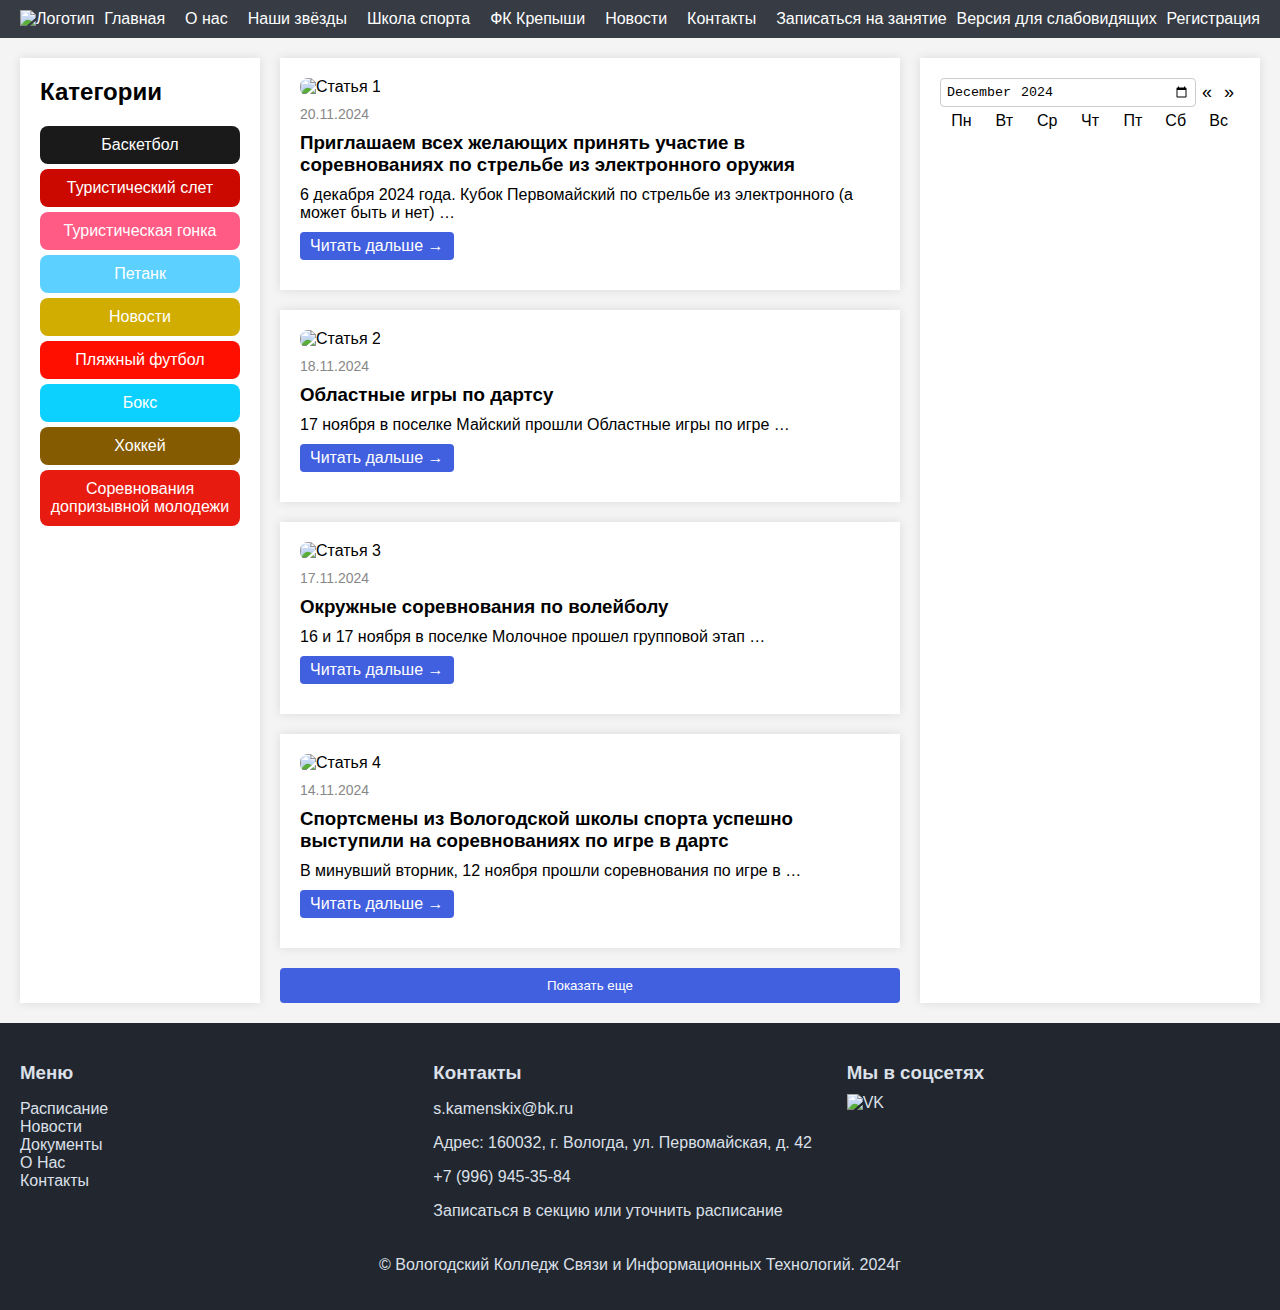
==== index.html @ ce789197 "Add files via upload" ====
<!DOCTYPE html>
<html lang="ru">
<head>
    <meta charset="UTF-8">
    <meta name="viewport" content="width=device-width, initial-scale=1.0">
    <title>Спортивная школа Вологоша</title>
    <link rel="stylesheet" href="styles.css">
</head>
<body>
    <header>
        <div class="header-content">
            <div class="logo">
                <img src="C:\Users\student\Documents\kursach\logo.png" alt="Логотип">
            </div>
            <nav class="main-nav">
                <ul>
                    <li><a href="#">Главная</a></li>
                    <li><a href="#">О нас</a></li>
                    <li><a href="#">Наши звёзды</a></li>
                    <li><a href="#">Школа спорта</a></li>
                    <li><a href="#">ФК Крепыши</a></li>
                    <li><a href="#">Новости</a></li>
                    <li><a href="#">Контакты</a></li>
                    <li><a href="C:\Users\student\Documents\kursach\zapis.html">Записаться на занятие</a></li>
                </ul>
            </nav>
            <div class="accessibility">
                <a href="#">Версия для слабовидящих</a>
            </div>
            <div class="registration">
                <a href="C:\Users\student\Documents\kursach\reg.html">Регистрация</a>
            </div>
        </div>
    </header>

    <main>
        <div class="main-content">
            <aside class="categories">
                <h2>Категории</h2>
                <ul>
                    <li><a href="#" class="category-item" style="background-color: #1A1A1A;">Баскетбол</a></li>
                    <li><a href="#" class="category-item" style="background-color: #CB0900;">Туристический слет</a></li>
                    <li><a href="#" class="category-item" style="background-color: #FF5B84;">Туристическая гонка</a></li>
                    <li><a href="#" class="category-item" style="background-color: #5CD1FF;">Петанк</a></li>
                    <li><a href="#" class="category-item" style="background-color: #D1AD02;">Новости</a></li>
                    <li><a href="#" class="category-item" style="background-color: #FF0F00;">Пляжный футбол</a></li>
                    <li><a href="#" class="category-item" style="background-color: #0CD1FF;">Бокс</a></li>
                    <li><a href="#" class="category-item" style="background-color: #845B00;">Хоккей</a></li>
                    <li><a href="#" class="category-item" style="background-color: #E81B10;">Соревнования допризывной молодежи</a></li>
                </ul>
            </aside>
            <section class="articles">
                <article class="article">
                    <img src="C:\Users\student\Documents\kursach\paintball.jpg" alt="Статья 1">
                    <div class="article-content">
                        <div class="article-date">20.11.2024</div>
                        <h3>Приглашаем всех желающих принять участие в соревнованиях по стрельбе из электронного оружия</h3>
                        <p>6 декабря 2024 года. Кубок Первомайский по стрельбе из электронного (а может быть и нет) …</p>
                        <a href="#" class="read-more">Читать дальше →</a>
                    </div>
                </article>
                <article class="article">
                    <img src="C:\Users\student\Documents\kursach\darts.jpg" alt="Статья 2">
                    <div class="article-content">
                        <div class="article-date">18.11.2024</div>
                        <h3>Областные игры по дартсу</h3>
                        <p>17 ноября в поселке Майский прошли Областные игры по игре …</p>
                        <a href="#" class="read-more">Читать дальше →</a>
                    </div>
                </article>
                <article class="article">
                    <img src="C:\Users\student\Documents\kursach\valli.jpg" alt="Статья 3">
                    <div class="article-content">
                        <div class="article-date">17.11.2024</div>
                        <h3>Окружные соревнования по волейболу</h3>
                        <p>16 и 17 ноября в поселке Молочное прошел групповой этап …</p>
                        <a href="#" class="read-more">Читать дальше →</a>
                    </div>
                </article>
                <article class="article">
                    <img src="C:\Users\student\Documents\kursach\darts.jpg" alt="Статья 4">
                    <div class="article-content">
                        <div class="article-date">14.11.2024</div>
                        <h3>Спортсмены из Вологодской школы спорта успешно выступили на соревнованиях по игре в дартс</h3>
                        <p>В минувший вторник, 12 ноября прошли соревнования по игре в …</p>
                        <a href="#" class="read-more">Читать дальше →</a>
                    </div>
                </article>
                <button class="load-more">Показать еще</button>
            </section>
            <aside class="calendar">
                <div class="calendar-header">
                    <input type="month" value="2024-12">
                    <button class="prev-month">«</button>
                    <button class="next-month">»</button>
                </div>
                <div class="calendar-body">
                    <div class="calendar-weekdays">
                        <div>Пн</div>
                        <div>Вт</div>
                        <div>Ср</div>
                        <div>Чт</div>
                        <div>Пт</div>
                        <div>Сб</div>
                        <div>Вс</div>
                    </div>
                    <div class="calendar-days">
                        <!-- Здесь будут дни календаря -->
                    </div>
                </div>
            </aside>
        </div>
    </main>

    <footer>
        <div class="footer-content">
            <div class="footer-section">
                <h3>Меню</h3>
                <ul>
                    <li><a href="#">Расписание</a></li>
                    <li><a href="#">Новости</a></li>
                    <li><a href="#">Документы</a></li>
                    <li><a href="#">О Нас</a></li>
                    <li><a href="#">Контакты</a></li>
                </ul>
            </div>
            <div class="footer-section">
                <h3>Контакты</h3>
                <p>s.kamenskix@bk.ru</p>
                <p>Адрес: 160032, г. Вологда, ул. Первомайская, д. 42</p>
                <p>+7 (996) 945-35-84</p>
                <p>Записаться в секцию или уточнить расписание</p>
            </div>
            <div class="footer-section">
                <h3>Мы в соцсетях</h3>
                <div class="social-icons">
                    <a href="#"><img src="C:\Users\student\Documents\kursach\vk.png" alt="VK"></a>
                    <!-- Добавьте другие иконки соцсетей здесь -->
                </div>
            </div>
        </div>
        <div class="footer-bottom">
            <p>© Вологодский Колледж Связи и Информационных Технологий. 2024г</p>
        </div>
    </footer>
</body>
</html>
---- styles.css ----
body {
  margin: 0;
  font-family: 'Roboto', sans-serif;
  background-color: #f4f4f4;
}

header {
  background-color: #363B44;
  color: white;
  padding: 10px 20px;
}

.header-content {
  display: flex;
  justify-content: space-between;
  align-items: center;
}

.logo img {
  height: 40px;
}

.main-nav ul {
  list-style: none;
  display: flex;
  gap: 20px;
  margin: 0;
  padding: 0;
}

.main-nav a {
  color: white;
  text-decoration: none;
}

.accessibility a, .registration a {
  color: white;
  text-decoration: none;
}

.main-content {
  display: flex;
  padding: 20px;
}

.categories {
  width: 200px;
  background-color: #fff;
  padding: 20px;
  box-shadow: 0 0 10px rgba(0, 0, 0, 0.1);
  margin-right: 20px;
}

.categories h2 {
  margin-top: 0;
}

.categories ul {
  list-style: none;
  padding: 0;
}

.category-item {
  display: block;
  padding: 10px;
  margin: 5px 0;
  border-radius: 8px;
  color: white;
  text-decoration: none;
  text-align: center;
}

.articles {
  flex: 1;
}

.article {
  background-color: #fff;
  margin-bottom: 20px;
  padding: 20px;
  box-shadow: 0 0 10px rgba(0, 0, 0, 0.1);
}

.article img {
  width: 100%;
  height: auto;
  border-radius: 8px;
}

.article-content {
  padding: 10px 0;
}

.article-date {
  color: #888;
  font-size: 14px;
}

.article h3 {
  margin: 10px 0;
}

.article p {
  margin: 10px 0;
}

.read-more {
  display: inline-block;
  padding: 5px 10px;
  background-color: #4160DF;
  color: white;
  text-decoration: none;
  border-radius: 4px;
}

.load-more {
  display: block;
  width: 100%;
  padding: 10px;
  background-color: #4160DF;
  color: white;
  text-decoration: none;
  text-align: center;
  border: none;
  border-radius: 4px;
  cursor: pointer;
}

.calendar {
  width: 300px;
  background-color: #fff;
  padding: 20px;
  box-shadow: 0 0 10px rgba(0, 0, 0, 0.1);
  margin-left: 20px;
}

.calendar-header {
  display: flex;
  justify-content: space-between;
  align-items: center;
}

.calendar-header input {
  flex: 1;
  padding: 5px;
  border: 1px solid #ccc;
  border-radius: 4px;
}

.calendar-header button {
  background: none;
  border: none;
  cursor: pointer;
  font-size: 18px;
}

.calendar-weekdays, .calendar-days {
  display: flex;
  justify-content: space-between;
}

.calendar-weekdays div, .calendar-days div {
  flex: 1;
  text-align: center;
  padding: 5px;
}

footer {
  background-color: #22262F;
  color: #DBE0E9;
  padding: 20px;
}

.footer-content {
  display: flex;
  justify-content: space-between;
}

.footer-section {
  flex: 1;
}

.footer-section h3 {
  margin-bottom: 10px;
}

.footer-section ul {
  list-style: none;
  padding: 0;
}

.footer-section a {
  color: #DBE0E9;
  text-decoration: none;
}

.social-icons a {
  display: inline-block;
  margin-right: 10px;
}

.footer-bottom {
  text-align: center;
  margin-top: 20px;
}
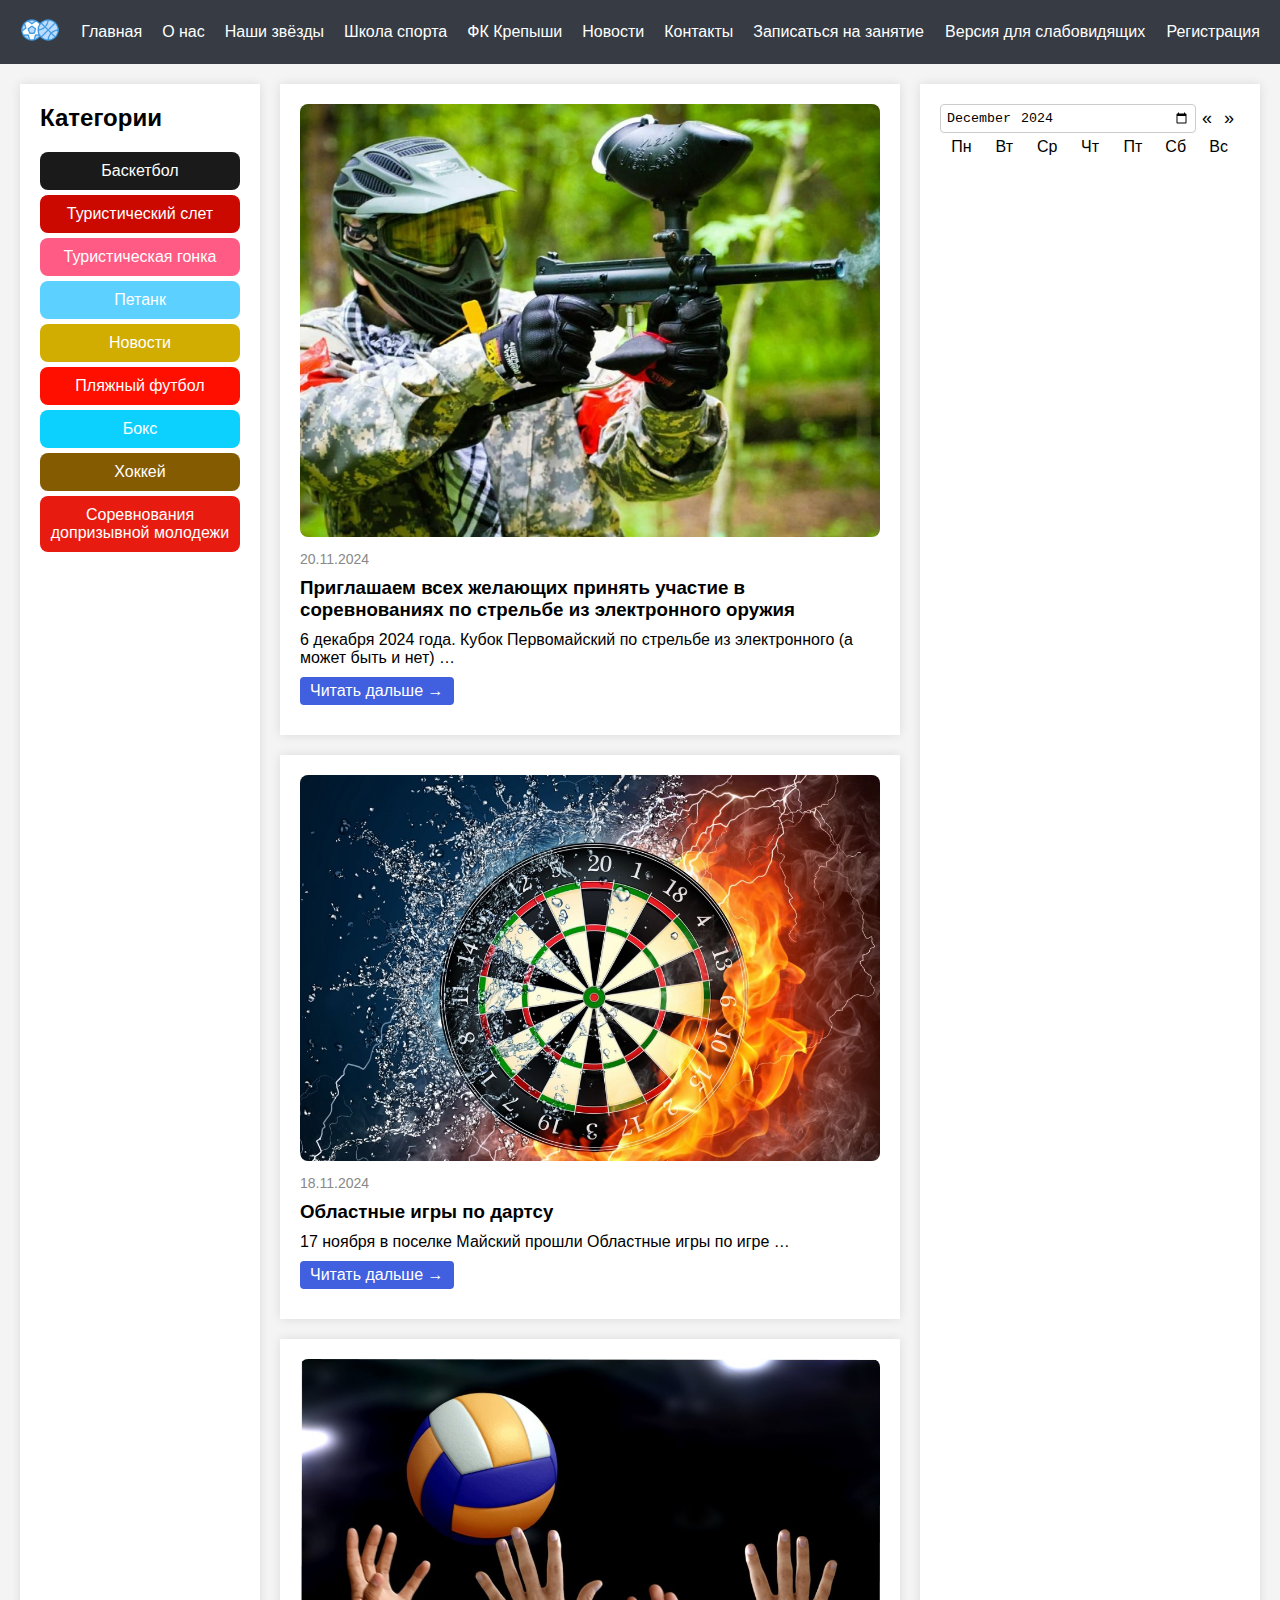
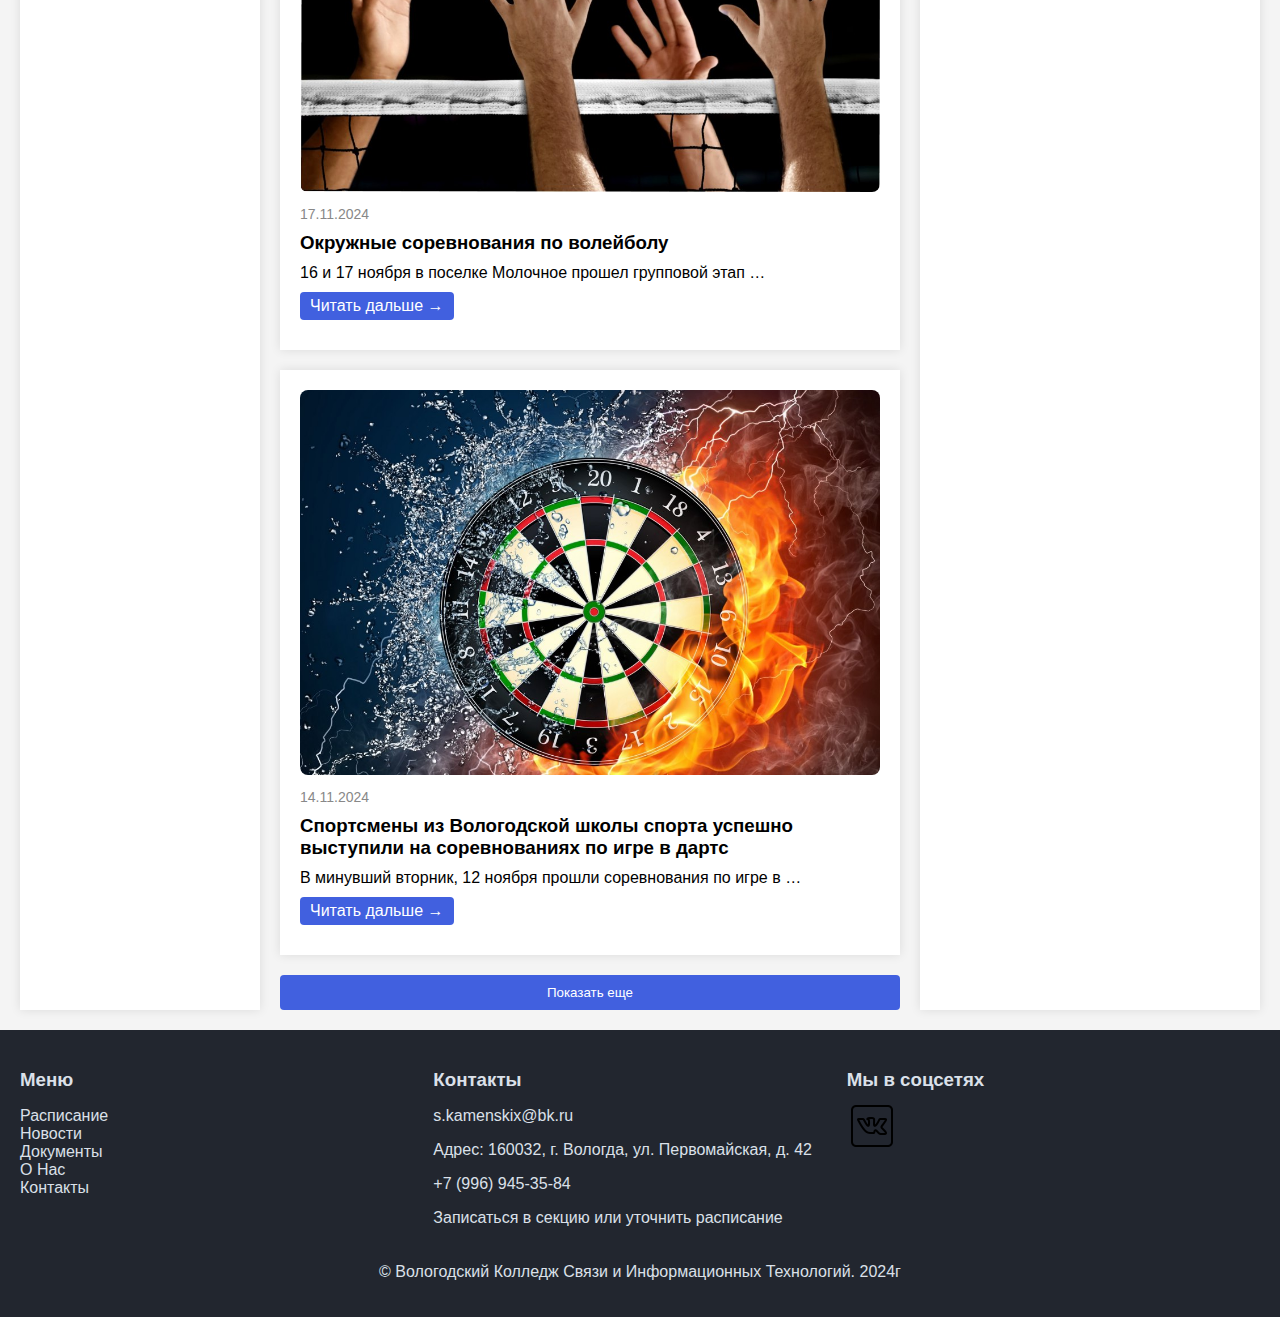
==== commit cafe611d: "Update index.html" ====
--- a/index.html
+++ b/index.html
@@ -10,7 +10,7 @@
     <header>
         <div class="header-content">
             <div class="logo">
-                <img src="C:\Users\student\Documents\kursach\logo.png" alt="Логотип">
+                <img src="logo.png" alt="Логотип">
             </div>
             <nav class="main-nav">
                 <ul>
@@ -21,14 +21,14 @@
                     <li><a href="#">ФК Крепыши</a></li>
                     <li><a href="#">Новости</a></li>
                     <li><a href="#">Контакты</a></li>
-                    <li><a href="C:\Users\student\Documents\kursach\zapis.html">Записаться на занятие</a></li>
+                    <li><a href="zapis.html">Записаться на занятие</a></li>
                 </ul>
             </nav>
             <div class="accessibility">
                 <a href="#">Версия для слабовидящих</a>
             </div>
             <div class="registration">
-                <a href="C:\Users\student\Documents\kursach\reg.html">Регистрация</a>
+                <a href="reg.html">Регистрация</a>
             </div>
         </div>
     </header>
@@ -51,7 +51,7 @@
             </aside>
             <section class="articles">
                 <article class="article">
-                    <img src="C:\Users\student\Documents\kursach\paintball.jpg" alt="Статья 1">
+                    <img src="paintball.jpg" alt="Статья 1">
                     <div class="article-content">
                         <div class="article-date">20.11.2024</div>
                         <h3>Приглашаем всех желающих принять участие в соревнованиях по стрельбе из электронного оружия</h3>
@@ -60,7 +60,7 @@
                     </div>
                 </article>
                 <article class="article">
-                    <img src="C:\Users\student\Documents\kursach\darts.jpg" alt="Статья 2">
+                    <img src="darts.jpg" alt="Статья 2">
                     <div class="article-content">
                         <div class="article-date">18.11.2024</div>
                         <h3>Областные игры по дартсу</h3>
@@ -69,7 +69,7 @@
                     </div>
                 </article>
                 <article class="article">
-                    <img src="C:\Users\student\Documents\kursach\valli.jpg" alt="Статья 3">
+                    <img src="valli.jpg" alt="Статья 3">
                     <div class="article-content">
                         <div class="article-date">17.11.2024</div>
                         <h3>Окружные соревнования по волейболу</h3>
@@ -78,7 +78,7 @@
                     </div>
                 </article>
                 <article class="article">
-                    <img src="C:\Users\student\Documents\kursach\darts.jpg" alt="Статья 4">
+                    <img src="darts.jpg" alt="Статья 4">
                     <div class="article-content">
                         <div class="article-date">14.11.2024</div>
                         <h3>Спортсмены из Вологодской школы спорта успешно выступили на соревнованиях по игре в дартс</h3>
@@ -134,7 +134,7 @@
             <div class="footer-section">
                 <h3>Мы в соцсетях</h3>
                 <div class="social-icons">
-                    <a href="#"><img src="C:\Users\student\Documents\kursach\vk.png" alt="VK"></a>
+                    <a href="#"><img src="vk.png" alt="VK"></a>
                     <!-- Добавьте другие иконки соцсетей здесь -->
                 </div>
             </div>
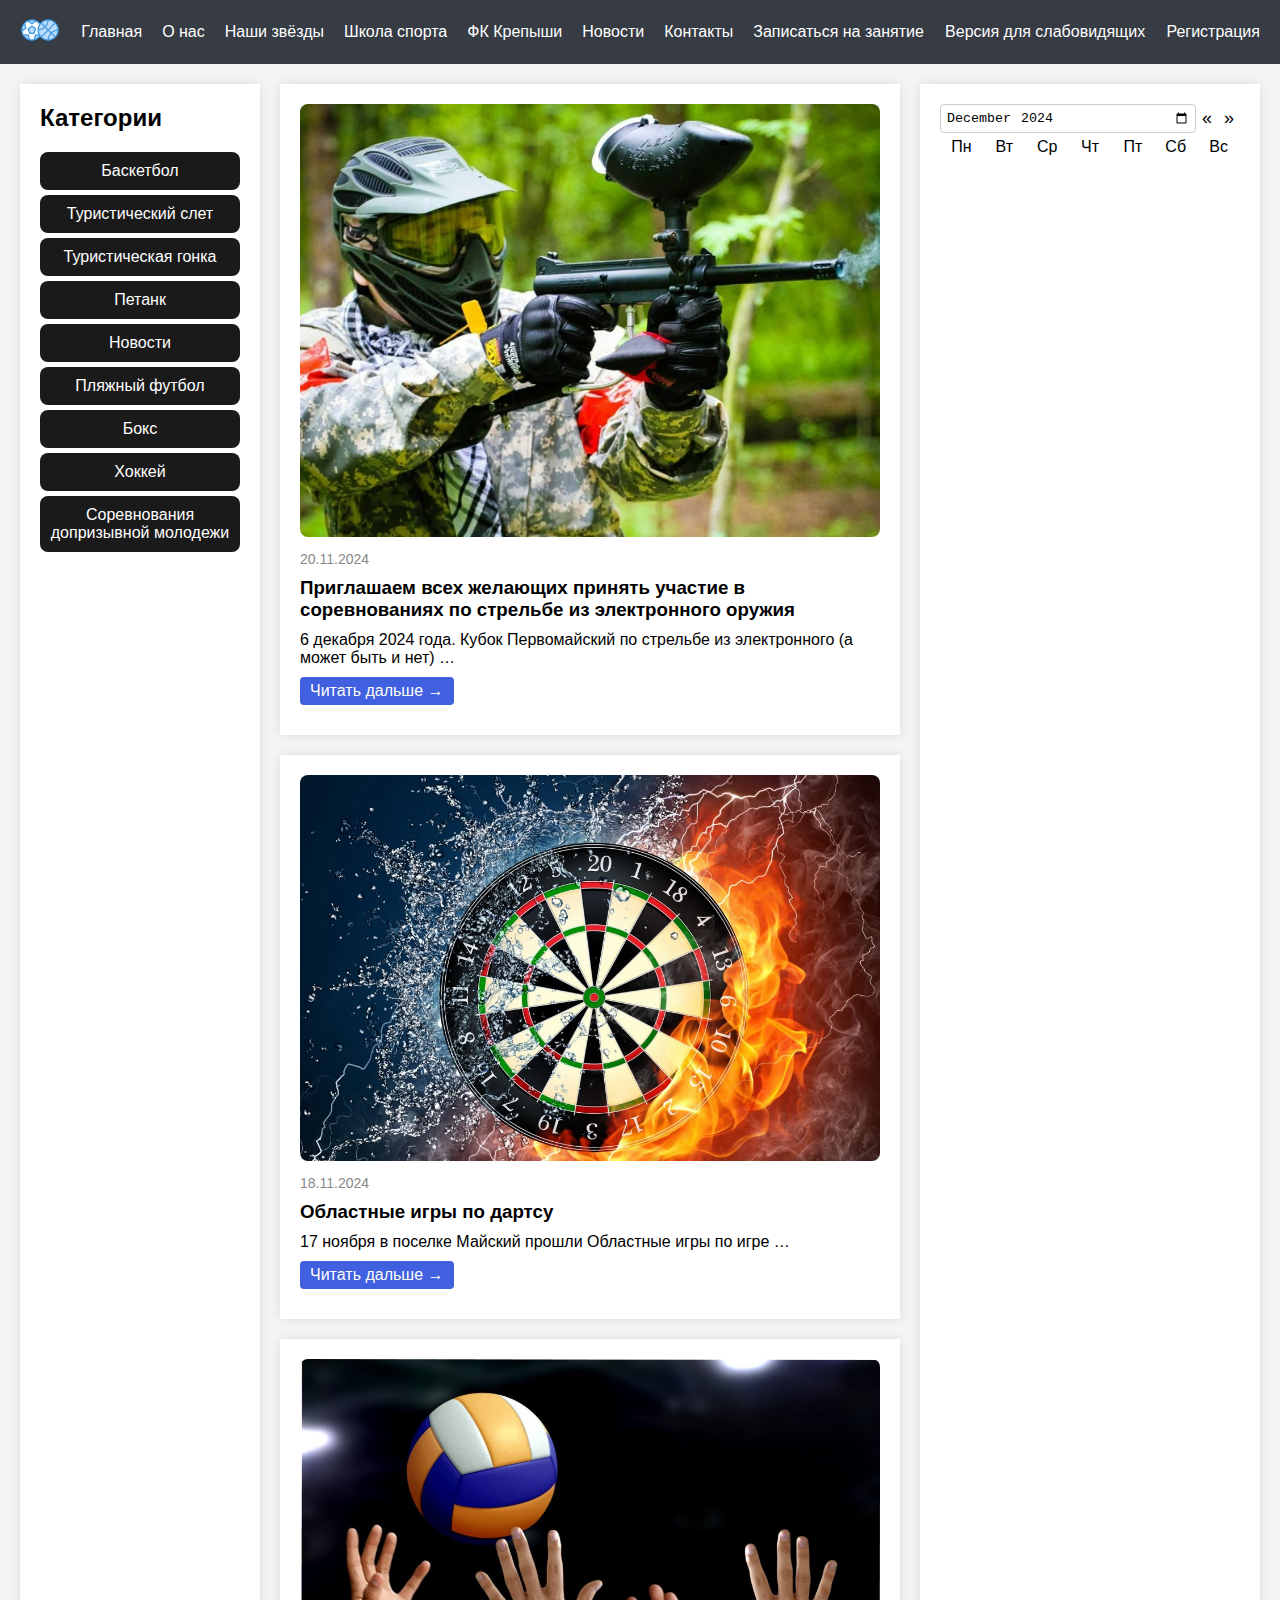
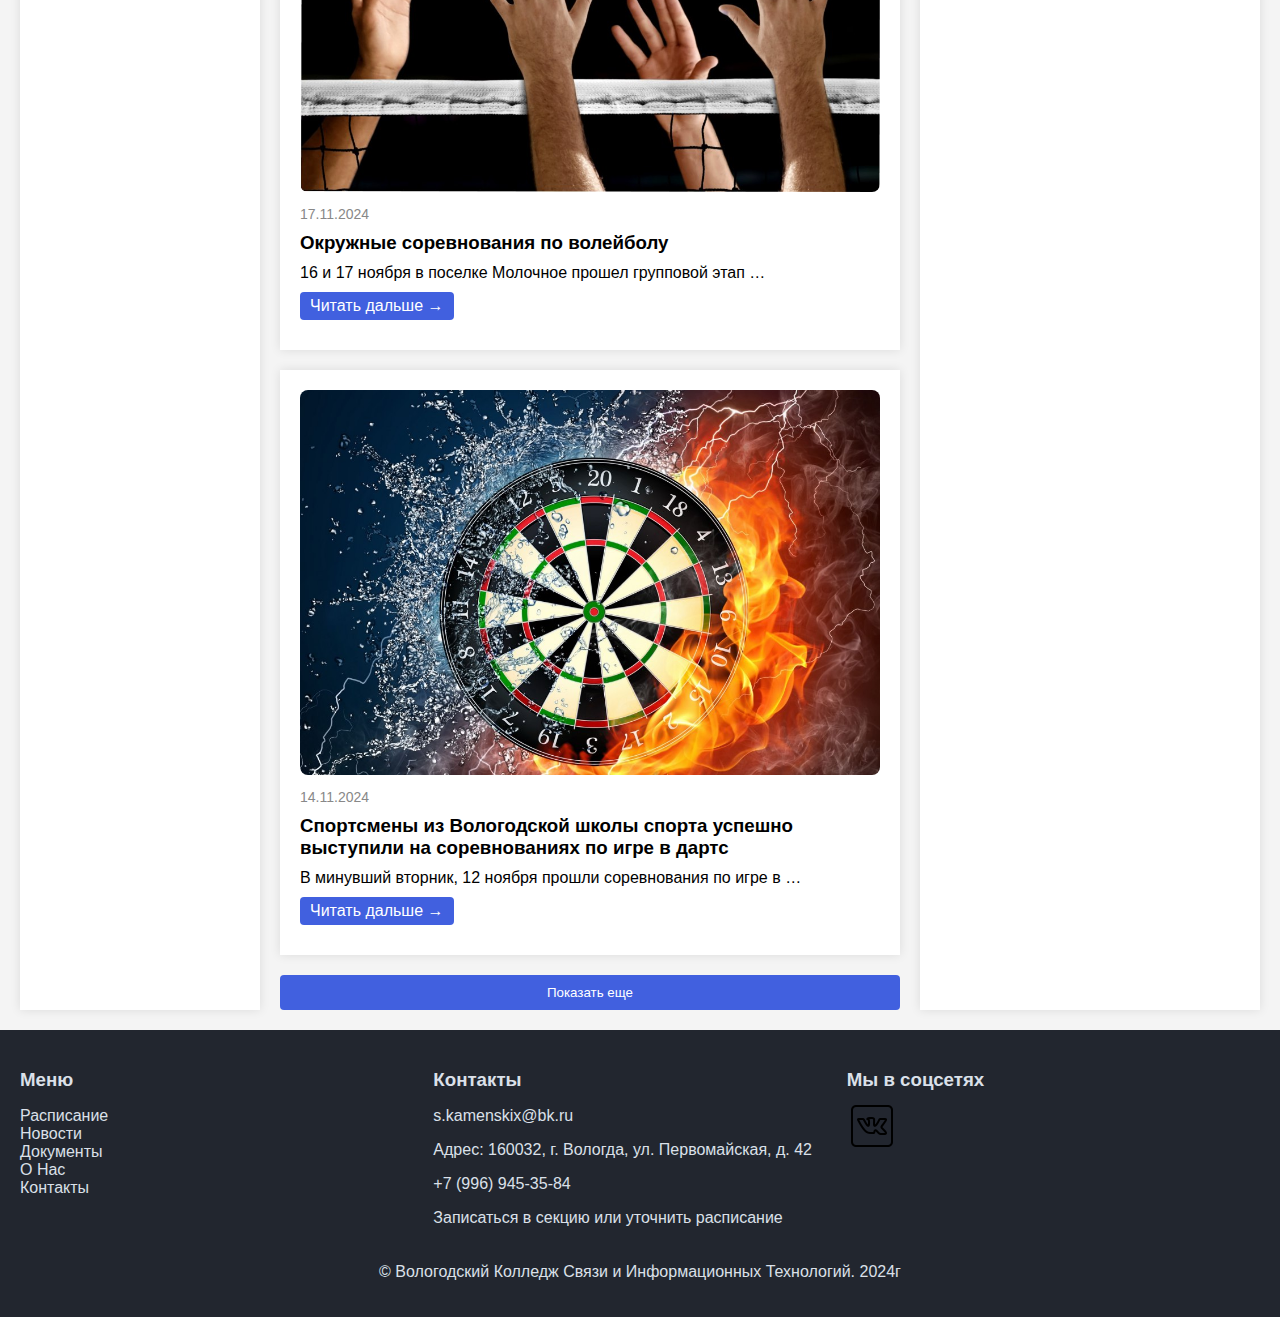
==== commit 8c8c05ba: "Update index.html" ====
--- a/index.html
+++ b/index.html
@@ -39,14 +39,14 @@
                 <h2>Категории</h2>
                 <ul>
                     <li><a href="#" class="category-item" style="background-color: #1A1A1A;">Баскетбол</a></li>
-                    <li><a href="#" class="category-item" style="background-color: #CB0900;">Туристический слет</a></li>
-                    <li><a href="#" class="category-item" style="background-color: #FF5B84;">Туристическая гонка</a></li>
-                    <li><a href="#" class="category-item" style="background-color: #5CD1FF;">Петанк</a></li>
-                    <li><a href="#" class="category-item" style="background-color: #D1AD02;">Новости</a></li>
-                    <li><a href="#" class="category-item" style="background-color: #FF0F00;">Пляжный футбол</a></li>
-                    <li><a href="#" class="category-item" style="background-color: #0CD1FF;">Бокс</a></li>
-                    <li><a href="#" class="category-item" style="background-color: #845B00;">Хоккей</a></li>
-                    <li><a href="#" class="category-item" style="background-color: #E81B10;">Соревнования допризывной молодежи</a></li>
+                    <li><a href="#" class="category-item" style="background-color: #1A1A1A;">Туристический слет</a></li>
+                    <li><a href="#" class="category-item" style="background-color: #1A1A1A;">Туристическая гонка</a></li>
+                    <li><a href="#" class="category-item" style="background-color: #1A1A1A;">Петанк</a></li>
+                    <li><a href="#" class="category-item" style="background-color: #1A1A1A;">Новости</a></li>
+                    <li><a href="#" class="category-item" style="background-color: #1A1A1A;">Пляжный футбол</a></li>
+                    <li><a href="#" class="category-item" style="background-color: #1A1A1A;">Бокс</a></li>
+                    <li><a href="#" class="category-item" style="background-color: #1A1A1A;">Хоккей</a></li>
+                    <li><a href="#" class="category-item" style="background-color: #1A1A1A;">Соревнования допризывной молодежи</a></li>
                 </ul>
             </aside>
             <section class="articles">
